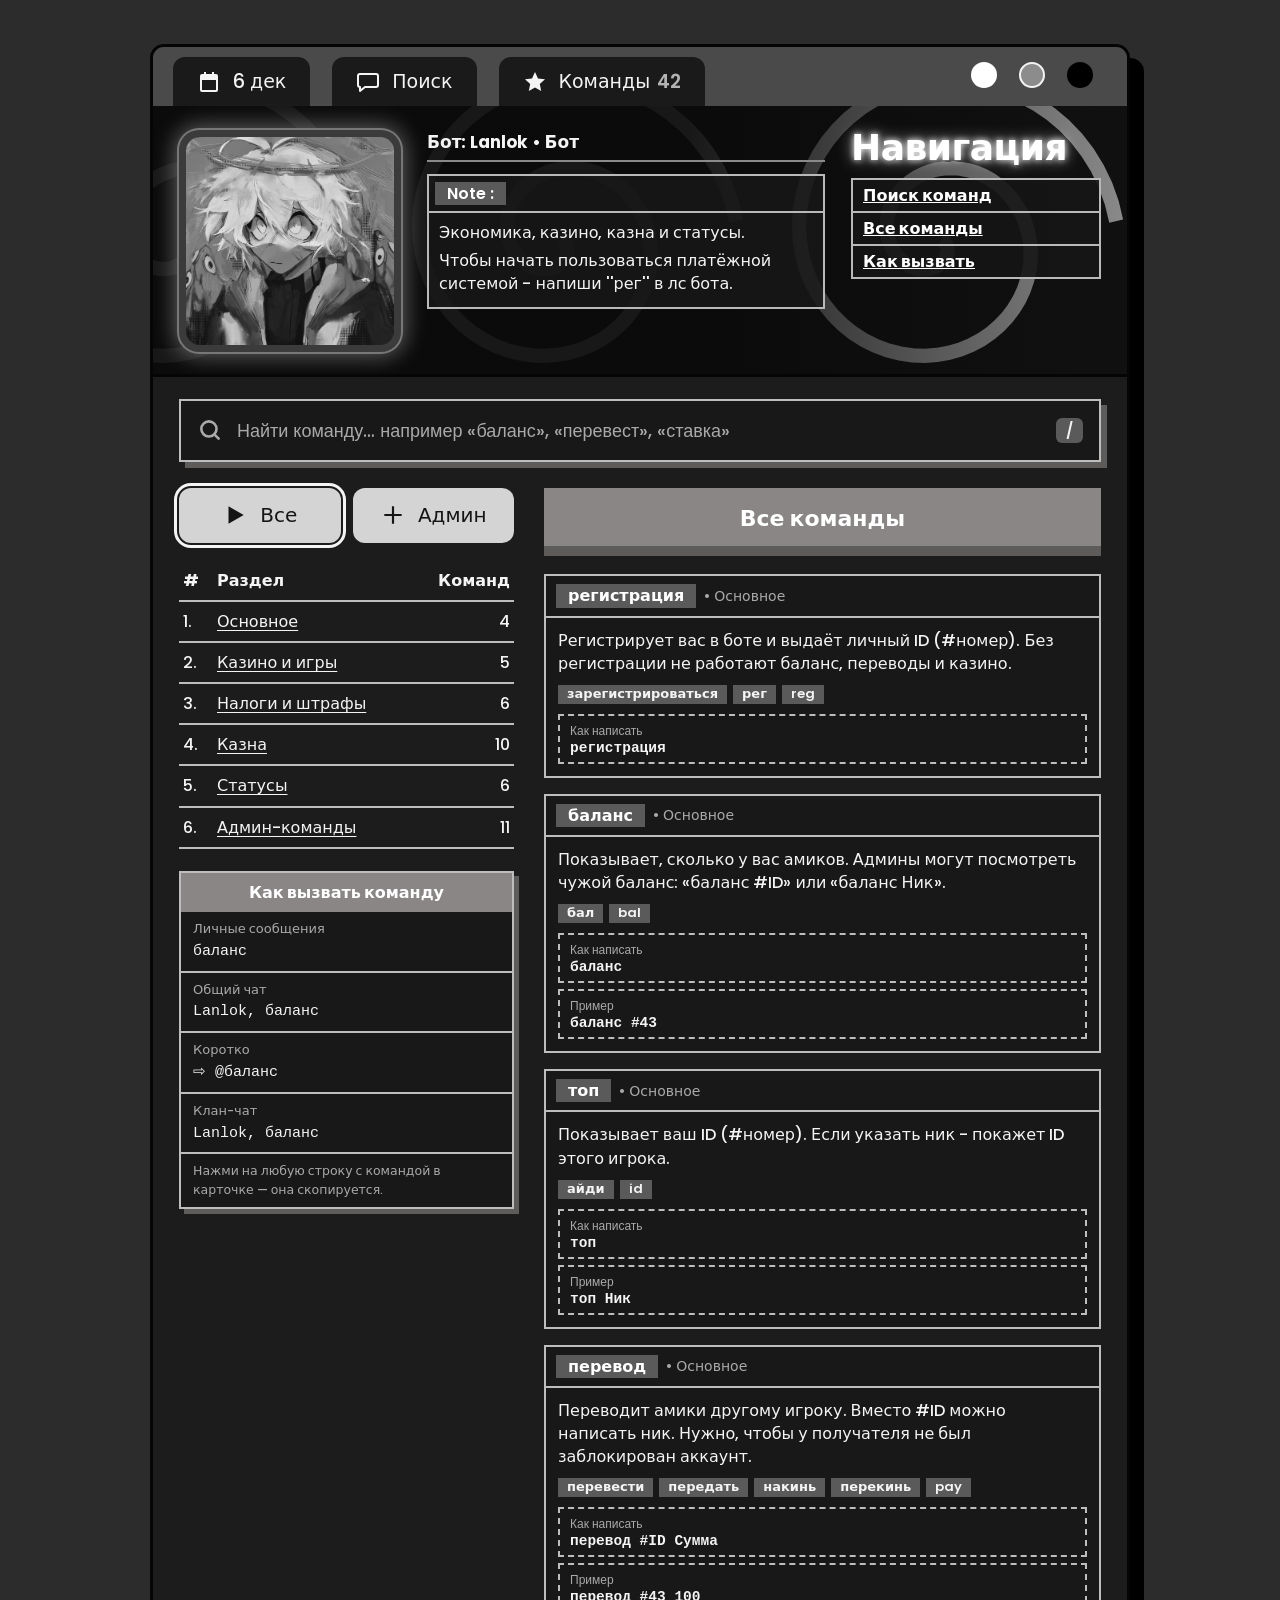
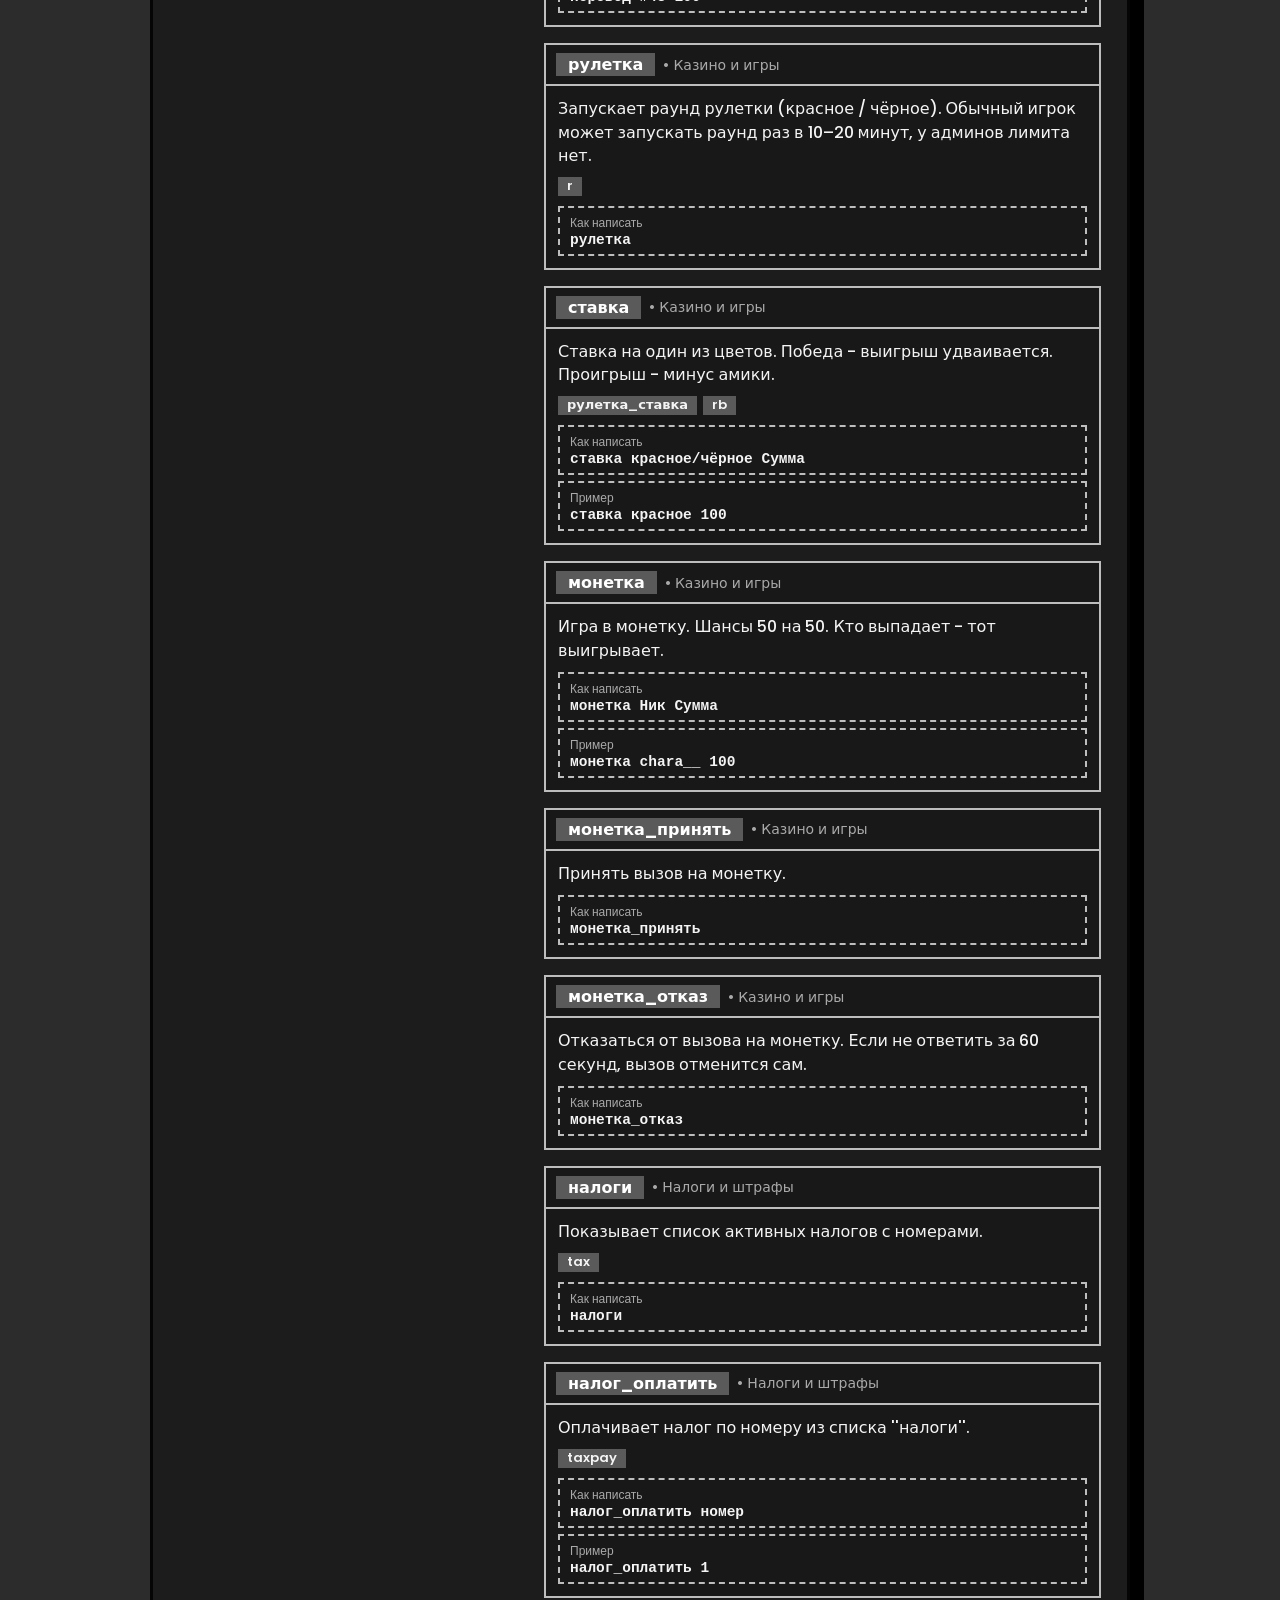
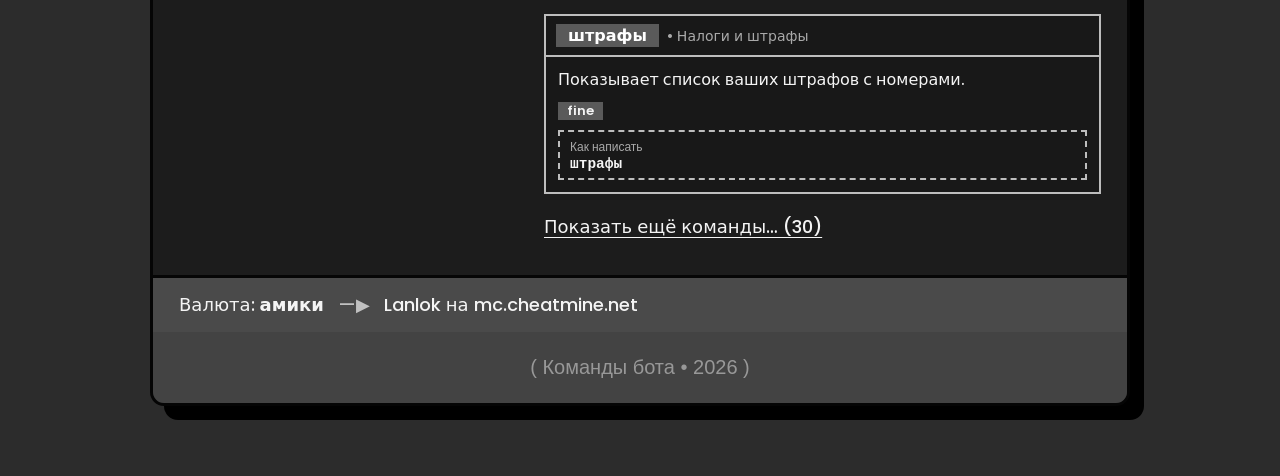
==== index.html @ e1eaeec3 "Add files via upload" ====
<!DOCTYPE html>
<html lang="ru" data-theme="graphite">
<head>
  <meta charset="utf-8">
  <meta name="viewport" content="width=device-width, initial-scale=1">
  <title>Lanlok — команды бота</title>
  <meta name="description" content="Список команд Minecraft-бота Lanlok с поиском по похожим словам.">
  <link rel="icon" href="avatar.svg" type="image/svg+xml">
  <link rel="preconnect" href="https://fonts.googleapis.com">
  <link rel="preconnect" href="https://fonts.gstatic.com" crossorigin>
  <link href="https://fonts.googleapis.com/css2?family=Poppins:wght@400;500;600;700&display=swap" rel="stylesheet">
  <link rel="stylesheet" href="style.css">
  <style>
    /* заголовок «Навигация» чуть меньше, чтобы влез в колонку */
    .links h2.nav-title { font-size: 36px; letter-spacing: -.5px; margin-bottom: 12px; }

    /* красная подсветка раздела, куда перешли по ссылке */
    .flash {
      position: relative;
      outline: 3px solid #ff2b2b;
      outline-offset: 6px;
      border-radius: 4px;
      animation: flashRed 2.6s ease-out both;
    }
    .searchzone.flash { outline-offset: -8px; }
    @keyframes flashRed {
      0%, 55% { outline-color: #ff2b2b; box-shadow: 0 0 22px 4px rgba(255,43,43,.55); }
      100%    { outline-color: rgba(255,43,43,0); box-shadow: 0 0 0 0 rgba(255,43,43,0); }
    }
    @media (prefers-reduced-motion: reduce) {
      .flash { animation: none !important; box-shadow: 0 0 22px 4px rgba(255,43,43,.55); }
    }
  </style>
</head>
<body>

<main class="window" id="top">

  <!-- верхняя панель с вкладками и переключателем темы -->
  <nav class="bar">
    <div class="tabs">
      <a class="tab" href="#top">
        <svg viewBox="0 0 24 24" aria-hidden="true"><path d="M7 2v2H5a2 2 0 0 0-2 2v14a2 2 0 0 0 2 2h14a2 2 0 0 0 2-2V6a2 2 0 0 0-2-2h-2V2h-2v2H9V2zm-2 8h14v10H5z"/></svg>
        <span id="tabDate">Сегодня</span>
      </a>
      <a class="tab" href="#search">
        <svg viewBox="0 0 24 24" aria-hidden="true"><path d="M4 4h16a2 2 0 0 1 2 2v9a2 2 0 0 1-2 2H9l-5 4v-4a2 2 0 0 1-2-2V6a2 2 0 0 1 2-2z" fill="none" stroke="currentColor" stroke-width="2" stroke-linejoin="round"/></svg>
        <span>Поиск</span>
      </a>
      <a class="tab" href="#commands">
        <svg viewBox="0 0 24 24" aria-hidden="true"><path d="m12 2 3 6.5 7 .8-5.2 4.8 1.4 7L12 17.600 5.800 21.100l1.400-7L2 9.300l7-.8z"/></svg>
        <span>Команды <b id="tabCount"></b></span>
      </a>
    </div>
    <div class="dots" role="group" aria-label="Тема оформления">
      <button class="dot" data-theme="light"    title="Светлая"  aria-label="Светлая тема"></button>
      <button class="dot" data-theme="graphite" title="Графит"   aria-label="Графитовая тема"></button>
      <button class="dot" data-theme="ink"      title="Чёрная"   aria-label="Чёрная тема"></button>
    </div>
  </nav>

  <!-- профиль бота -->
  <header class="profile">
    <div class="avatar"><img id="avatar" src="avatar.png" alt="Аватар бота" onerror="this.onerror=null;this.src='avatar.svg'"></div>

    <div class="about">
      <p class="line"><b id="botUser"></b> • <span id="botOnline">Minecraft-бот</span></p>
      <div class="note">
        <div class="note-h"><span class="tag">Note :</span></div>
        <div class="note-b" id="botNote"></div>
      </div>
    </div>

    <aside class="links">
      <h2 class="glow nav-title">Навигация</h2>
      <ul>
        <li><a href="#search">Поиск команд</a></li>
        <li><a href="#commands">Все команды</a></li>
        <li><a href="#howto">Как вызвать</a></li>
      </ul>
    </aside>
    <a id="ghLink" href="#" hidden aria-hidden="true" tabindex="-1"></a>
  </header>

  <!-- поиск -->
  <section class="searchzone" id="search">
    <label class="searchbox">
      <svg viewBox="0 0 24 24" aria-hidden="true"><circle cx="11" cy="11" r="7" fill="none" stroke="currentColor" stroke-width="2.400"/><path d="m20 20-3.800-3.800" stroke="currentColor" stroke-width="2.400" stroke-linecap="round"/></svg>
      <input id="q" type="search" autocomplete="off" spellcheck="false"
             placeholder="Найти команду… например «баланс», «перевест», «ставка»">
      <kbd id="kbd">/</kbd>
    </label>
    <p class="hint" id="hint"></p>
  </section>

  <!-- основное содержимое -->
  <div class="body">
    <aside class="side">
      <div class="btn-row">
        <button class="btn" id="btnAll"><svg viewBox="0 0 24 24"><path d="M6 4v16l14-8z"/></svg>Все</button>
        <button class="btn" id="btnAdmin"><svg viewBox="0 0 24 24"><path d="M11 4h2v7h7v2h-7v7h-2v-7H4v-2h7z"/></svg>Админ</button>
      </div>

      <table class="tracks" id="cats">
        <thead><tr><th>#</th><th>Раздел</th><th class="r">Команд</th></tr></thead>
        <tbody></tbody>
      </table>

      <div class="howto" id="howto">
        <div class="howto-h">Как вызвать команду</div>
        <ul id="howList"></ul>
        <p>Нажми на любую строку с командой в карточке — она скопируется.</p>
      </div>
    </aside>

    <section class="feed" id="commands">
      <div class="feed-h"><span id="feedTitle">Все команды</span></div>
      <div id="list"></div>
      <a href="#" class="more" id="more" hidden>Показать ещё команды…</a>
    </section>
  </div>

  <footer class="activity">
    <span>Валюта: <b id="cur"></b></span>
    <span class="sep">—▶</span>
    <span id="srv"></span>
  </footer>
  <div class="made">( Команды бота • <span id="year"></span> )</div>
</main>

<div class="toast" id="toast" role="status" aria-live="polite">Скопировано</div>

<script src="commands.js"></script>
<script src="app.js"></script>
<script>
  // подсветка раздела при клике на ссылки навигации и вкладки
  (() => {
    let timer;
    document.addEventListener("click", e => {
      const a = e.target.closest('.links a[href^="#"], .tab[href^="#"]');
      if (!a) return;
      const id = a.getAttribute("href").slice(1);
      const target = id && id !== "top" && document.getElementById(id);
      if (!target) return;
      document.querySelectorAll(".flash").forEach(el => el.classList.remove("flash"));
      clearTimeout(timer);
      void target.offsetWidth;            // перезапуск анимации при повторном клике
      target.classList.add("flash");
      timer = setTimeout(() => target.classList.remove("flash"), 2700);
    });
  })();
</script>
</body>
</html>
---- style.css ----
/* ---------- Темы (три кружка в правом верхнем углу) ---------- */
:root, :root[data-theme="graphite"] {
  --page: #2c2c2c;
  --win: #1c1c1c;
  --bar: #4a4a4a;
  --pill: #1a1a1a;
  --card: #181818;
  --line: #bdbdbd;
  --text: #f4f4f4;
  --muted: #a9a9a9;
  --tag: #5a5a5a;
  --btn: #d4d4d4;
  --btn-text: #151515;
  --head: #8a8686;
  --head-text: #fff;
  --head-shade: #5e5b5b;
  --shadow: #000;
  --frame: #050505;
}
html[data-theme="light"] {
  --page: #d6d6d6;
  --win: #efefef;
  --bar: #b8b8b8;
  --pill: #f7f7f7;
  --card: #fafafa;
  --line: #3a3a3a;
  --text: #161616;
  --muted: #5e5e5e;
  --tag: #cfcfcf;
  --btn: #2a2a2a;
  --btn-text: #f1f1f1;
  --head: #9b9797;
  --head-text: #fff;
  --head-shade: #777;
  --shadow: #8a8a8a;
  --frame: #222;
}
html[data-theme="ink"] {
  --page: #0c0c0c;
  --win: #060606;
  --bar: #1c1c1c;
  --pill: #0d0d0d;
  --card: #0b0b0b;
  --line: #6a6a6a;
  --text: #ececec;
  --muted: #8c8c8c;
  --tag: #2c2c2c;
  --btn: #bcbcbc;
  --btn-text: #0a0a0a;
  --head: #3a3a3a;
  --head-text: #fff;
  --head-shade: #232323;
  --shadow: #1f1f1f;
  --frame: #000;
}

* { box-sizing: border-box; }
html { scroll-behavior: smooth; scroll-padding-top: 12px; }
body {
  margin: 0;
  padding: 44px 20px 70px;
  background: var(--page);
  color: var(--text);
  font-family: "Poppins", "Segoe UI", system-ui, sans-serif;
  font-weight: 500;
  line-height: 1.45;
  transition: background .25s;
}
a { color: inherit; }
button { font: inherit; color: inherit; cursor: pointer; }
svg { fill: currentColor; }

/* ---------- Окно ---------- */
.window {
  max-width: 980px;
  margin: 0 auto;
  background: var(--win);
  border: 3px solid var(--frame);
  border-radius: 14px;
  box-shadow: 14px 14px 0 var(--shadow);
  overflow: hidden;
}

/* ---------- Верхняя панель ---------- */
.bar {
  background: var(--bar);
  padding: 10px 20px 0;
  display: flex;
  justify-content: space-between;
  align-items: flex-end;
  gap: 12px;
}
.tabs { display: flex; gap: 22px; flex-wrap: wrap; }
.tab {
  display: flex; align-items: center; gap: 12px;
  background: var(--pill);
  color: var(--text);
  text-decoration: none;
  font-size: 19px;
  padding: 11px 24px 10px;
  border-radius: 12px 12px 0 0;
  transition: transform .15s, background .15s;
}
.tab:hover { transform: translateY(-3px); }
.tab svg { width: 24px; height: 24px; }
.tab b { font-weight: 600; opacity: .7; margin-left: 2px; }
.dots { display: flex; gap: 22px; padding: 0 14px 18px 0; }
.dot {
  width: 26px; height: 26px; border-radius: 50%;
  border: 2px solid transparent; padding: 0;
  transition: transform .15s, border-color .15s;
}
.dot:hover { transform: scale(1.15); }
.dot[data-theme="light"]    { background: #fff; }
.dot[data-theme="graphite"] { background: #8c8c8c; }
.dot[data-theme="ink"]      { background: #000; }
html[data-theme="graphite"] .dot[data-theme="graphite"],
html[data-theme="light"]    .dot[data-theme="light"],
html[data-theme="ink"]      .dot[data-theme="ink"] { border-color: var(--text); }

/* ---------- Профиль ---------- */
.profile {
  display: grid;
  grid-template-columns: auto 1fr 250px;
  gap: 26px;
  padding: 24px 26px 22px;
  border-bottom: 3px solid var(--frame);
  background:
    linear-gradient(90deg, rgba(10,10,10,.93) 0 55%, rgba(10,10,10,.35) 100%),
    url("spiral.svg") right center / 380px auto;
  color: #f4f4f4;
}
.avatar {
  width: 222px; height: 222px;
  border-radius: 20px;
  padding: 7px;
  background: #3b3b3b;
  box-shadow: 0 0 0 2px #777, 0 0 22px 4px rgba(255,255,255,.35);
}
.avatar img {
  width: 100%; height: 100%; display: block;
  object-fit: cover; border-radius: 14px;
  filter: grayscale(1) contrast(1.05);
  background: #111;
}
.about { min-width: 0; }
.line {
  margin: 0 0 10px; font-size: 17px; font-weight: 700;
  border-bottom: 2px solid #8a8a8a; padding-bottom: 6px;
}
.line + .line { border-bottom: 0; padding-bottom: 0; }
.note { margin-top: 12px; border: 2px solid #b9b9b9; background: #181818cc; }
.note-h { padding: 6px; border-bottom: 2px solid #b9b9b9; }
.tag {
  display: inline-block; background: #5a5a5a; color: #fff;
  padding: 0 12px; font-weight: 600; font-size: 16px;
}
.note-b { padding: 8px 10px; font-size: 16px; }
.note-b p { margin: 0 0 4px; }

.links h2 {
  margin: 0 0 8px; font-size: 52px; font-weight: 700; letter-spacing: -1px; line-height: 1;
}
.glow { color: #fff; text-shadow: 0 0 6px #fff, 0 0 16px rgba(255,255,255,.7), 2px 2px 0 #000; }
.links ul { list-style: none; margin: 0; padding: 0; border: 2px solid #b9b9b9; background: #161616e6; }
.links li + li { border-top: 2px solid #b9b9b9; }
.links a {
  display: block; padding: 4px 10px; font-weight: 700; font-size: 16px;
  color: #fff; text-decoration: underline; transition: background .15s;
}
.links a:hover { background: #fff; color: #000; text-decoration: none; }

/* ---------- Поиск ---------- */
.searchzone { padding: 22px 26px 8px; }
.searchbox {
  display: flex; align-items: center; gap: 14px;
  background: var(--card);
  border: 2px solid var(--line);
  padding: 0 16px;
  box-shadow: 6px 6px 0 var(--head-shade);
  transition: box-shadow .15s, transform .15s;
}
.searchbox:focus-within { box-shadow: 3px 3px 0 var(--head); transform: translate(3px, 3px); }
.searchbox svg { width: 26px; height: 26px; flex: none; color: var(--muted); fill: none; }
.searchbox input {
  flex: 1; min-width: 0;
  background: transparent; border: 0; outline: 0;
  color: var(--text); font: 600 18px "Poppins", sans-serif;
  padding: 16px 0;
}
.searchbox input::placeholder { color: var(--muted); font-weight: 500; }
.searchbox input::-webkit-search-cancel-button { filter: grayscale(1); cursor: pointer; }
kbd {
  background: var(--tag); color: var(--text);
  padding: 1px 10px; border-radius: 6px; font: 600 15px "Poppins", sans-serif;
}
.chips { display: flex; flex-wrap: wrap; gap: 10px; margin-top: 18px; }
.chip {
  background: var(--card); border: 2px solid var(--line); color: var(--text);
  padding: 4px 14px; font-size: 14px; font-weight: 600; border-radius: 0;
  transition: background .15s, color .15s;
}
.chip:hover { background: var(--tag); }
.chip.on { background: var(--btn); color: var(--btn-text); border-color: var(--btn); }
.hint { margin: 12px 0 0; color: var(--muted); font-size: 13.500px; }
.hint b { color: var(--text); }
.hint button {
  background: var(--tag); border: 0; padding: 0 8px; margin: 0 2px; font-weight: 600; text-decoration: underline;
}

/* ---------- Тело ---------- */
.body {
  display: grid; grid-template-columns: 335px 1fr; gap: 30px;
  padding: 18px 26px 34px; align-items: start;
}

.btn-row { display: flex; gap: 12px; margin-bottom: 20px; }
.btn {
  flex: 1; display: flex; align-items: center; justify-content: center; gap: 12px;
  background: var(--btn); color: var(--btn-text);
  border: 0; border-radius: 12px;
  padding: 13px 10px; font-size: 20px; font-weight: 500;
  transition: transform .12s, filter .12s;
}
.btn:hover { filter: brightness(1.12); transform: translateY(-2px); }
.btn.on { outline: 3px solid var(--text); outline-offset: 2px; }
.btn svg { width: 26px; height: 26px; }

.tracks { width: 100%; border-collapse: collapse; font-size: 16px; margin-bottom: 22px; }
.tracks th { text-align: left; font-weight: 700; padding: 6px 4px 8px; border-bottom: 2px solid var(--line); }
.tracks td { padding: 8px 4px; border-bottom: 2px solid var(--line); }
.tracks tr.cat { cursor: pointer; }
.tracks tr.cat:hover td { background: var(--tag); }
.tracks tr.cat.on td { background: var(--btn); color: var(--btn-text); }
.tracks .r { text-align: right; }
.tracks td:nth-child(2) { text-decoration: underline; text-underline-offset: 3px; }
.tracks td:first-child { width: 34px; }

.howto { border: 2px solid var(--line); background: var(--card); box-shadow: 5px 5px 0 var(--head-shade); }
.howto-h { background: var(--head); color: var(--head-text); font-weight: 700; padding: 8px 12px; text-align: center; }
.howto ul { list-style: none; margin: 0; padding: 0; }
.howto li { padding: 8px 12px; border-bottom: 2px solid var(--line); font-size: 13px; color: var(--muted); }
.howto li code { display: block; color: var(--text); font-size: 15px; margin-top: 2px; }
.howto p { margin: 0; padding: 8px 12px; font-size: 12.500px; color: var(--muted); }

/* ---------- Лента команд ---------- */
.feed-h {
  background: var(--head); color: var(--head-text);
  border-bottom: 10px solid var(--head-shade);
  padding: 15px 10px 12px; text-align: center; font-size: 22px; font-weight: 600;
  margin-bottom: 18px;
}
.cmd {
  border: 2px solid var(--line); background: var(--card);
  margin-bottom: 16px;
  animation: pop .28s ease both;
}
@keyframes pop { from { opacity: 0; transform: translateY(8px); } to { opacity: 1; transform: none; } }
.cmd-h {
  display: flex; flex-wrap: wrap; align-items: center; gap: 8px;
  padding: 8px 10px; border-bottom: 2px solid var(--line); font-size: 16px;
}
.cmd-h .tag { font-weight: 700; }
.cmd-h .meta { color: var(--muted); font-size: 14px; }
.badge {
  margin-left: auto; font-size: 12px; font-weight: 700;
  background: var(--btn); color: var(--btn-text); padding: 0 9px;
}
.cmd-b { padding: 11px 12px 12px; font-size: 16px; }
.cmd-b p { margin: 0 0 10px; }
.aliases { display: flex; flex-wrap: wrap; gap: 6px; margin: 0 0 10px; }
.aliases span { background: var(--tag); padding: 0 9px; font-size: 13px; font-weight: 600; }
.use {
  display: block; width: 100%; text-align: left;
  background: transparent; border: 2px dashed var(--line);
  padding: 6px 10px; margin-top: 6px;
  font: 600 14.500px ui-monospace, "SFMono-Regular", Menlo, Consolas, monospace;
  color: var(--text); transition: background .12s;
}
.use:hover { background: var(--tag); }
.use small { font: 500 12px "Poppins", sans-serif; color: var(--muted); display: block; }
mark { background: var(--btn); color: var(--btn-text); padding: 0 1px; }

.more { display: inline-block; margin-top: 4px; font-size: 18px; text-underline-offset: 4px; }
.empty { border: 2px solid var(--line); background: var(--card); padding: 26px 18px; text-align: center; }
.empty big { display: block; font-size: 26px; font-weight: 700; margin-bottom: 4px; }

/* ---------- Нижняя полоса ---------- */
.activity {
  display: flex; gap: 14px; flex-wrap: wrap; align-items: center;
  padding: 14px 26px; font-size: 18px;
  background: var(--bar); border-top: 3px solid var(--frame);
}
.activity .sep { opacity: .7; }
.made {
  padding: 24px; text-align: center; font: 500 20px Arial, sans-serif;
  color: var(--muted); background: var(--bar); filter: brightness(.9);
}

.toast {
  position: fixed; left: 50%; bottom: 26px; transform: translate(-50%, 30px);
  background: var(--btn); color: var(--btn-text); padding: 9px 20px; font-weight: 600;
  border-radius: 10px; opacity: 0; pointer-events: none; transition: .22s;
}
.toast.show { opacity: 1; transform: translate(-50%, 0); }

/* ---------- Адаптив ---------- */
@media (max-width: 860px) {
  body { padding: 18px 10px 50px; }
  .window { box-shadow: 7px 7px 0 var(--shadow); }
  .profile { grid-template-columns: 1fr; justify-items: start; }
  .links { width: 100%; }
  .body { grid-template-columns: 1fr; }
  .tabs { gap: 10px; }
  .tab { font-size: 15px; padding: 9px 12px 8px; gap: 8px; }
  .tab svg { width: 18px; height: 18px; }
  .dots { gap: 12px; padding-bottom: 12px; }
  .dot { width: 22px; height: 22px; }
  .avatar { width: 180px; height: 180px; }
  kbd { display: none; }
}
@media (prefers-reduced-motion: reduce) {
  * { animation: none !important; transition: none !important; scroll-behavior: auto !important; }
}

.hint:empty { display: none; }
.line { margin-bottom: 0; }
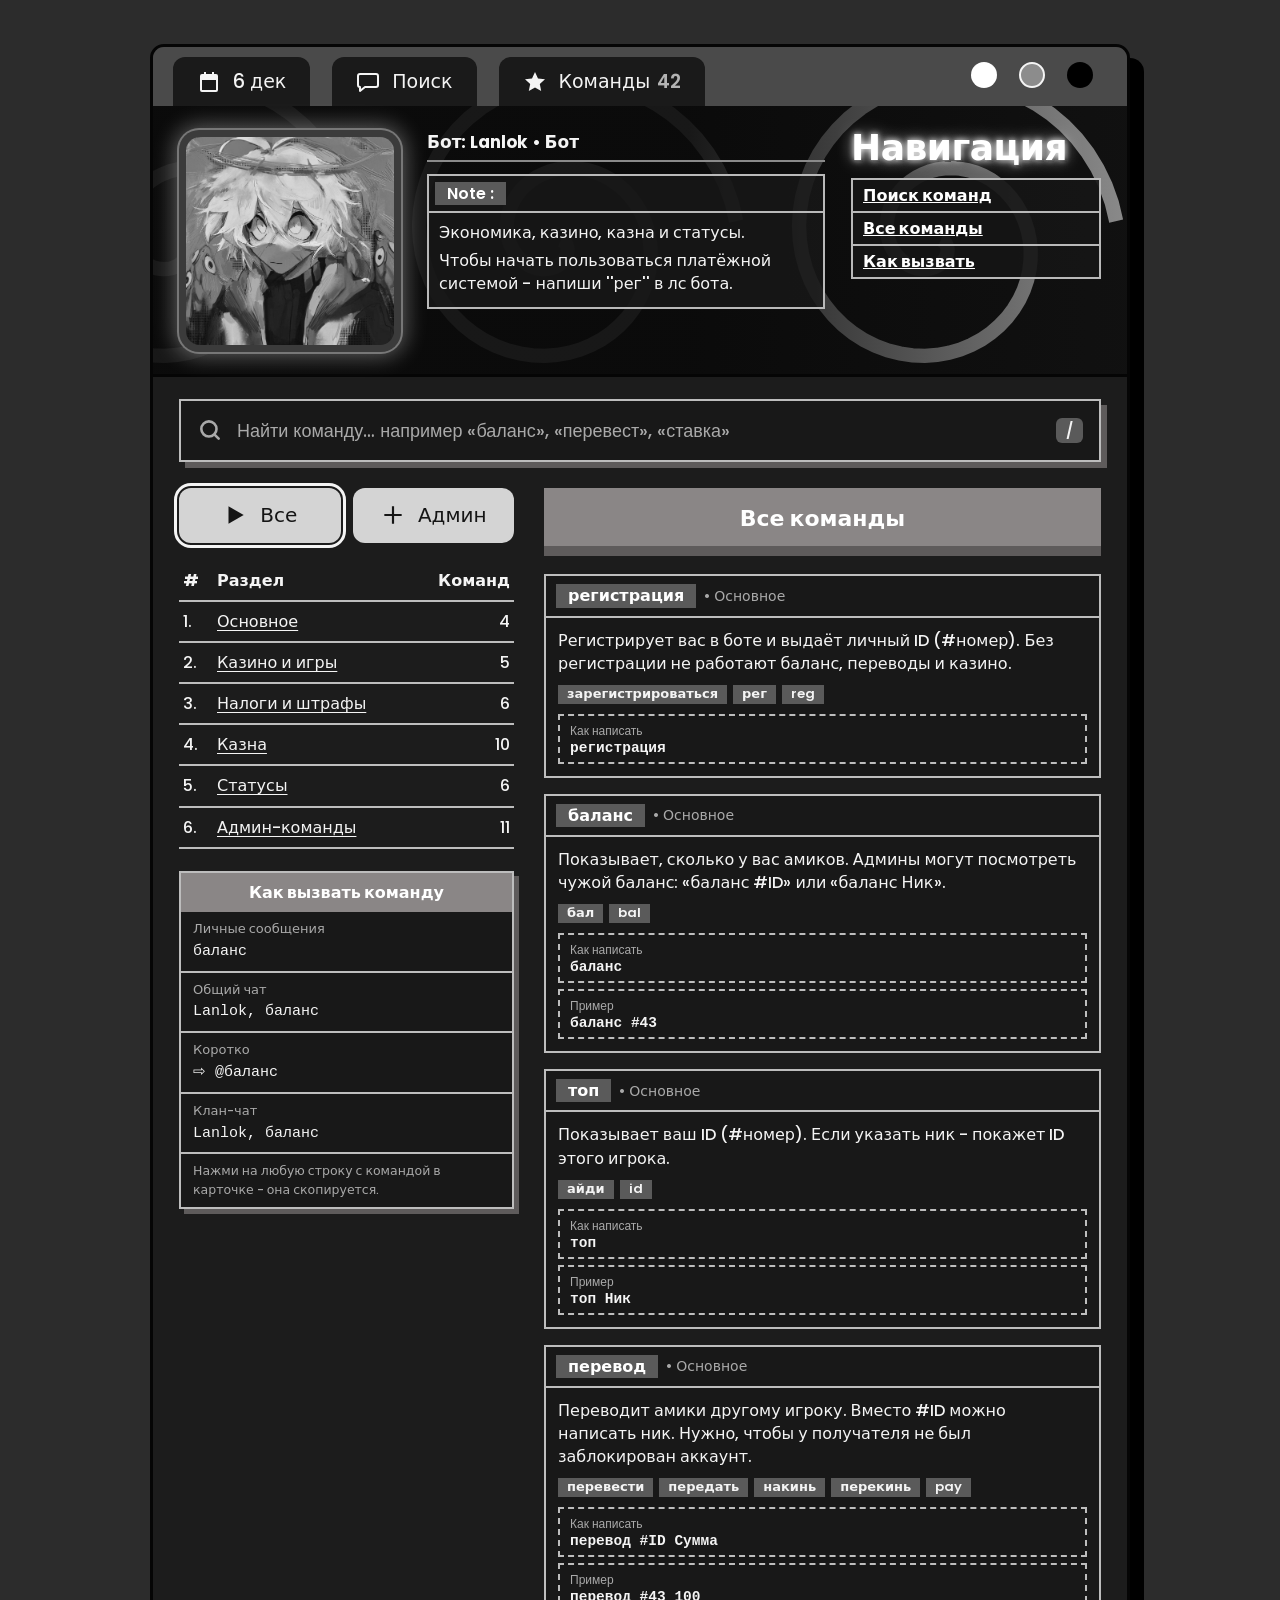
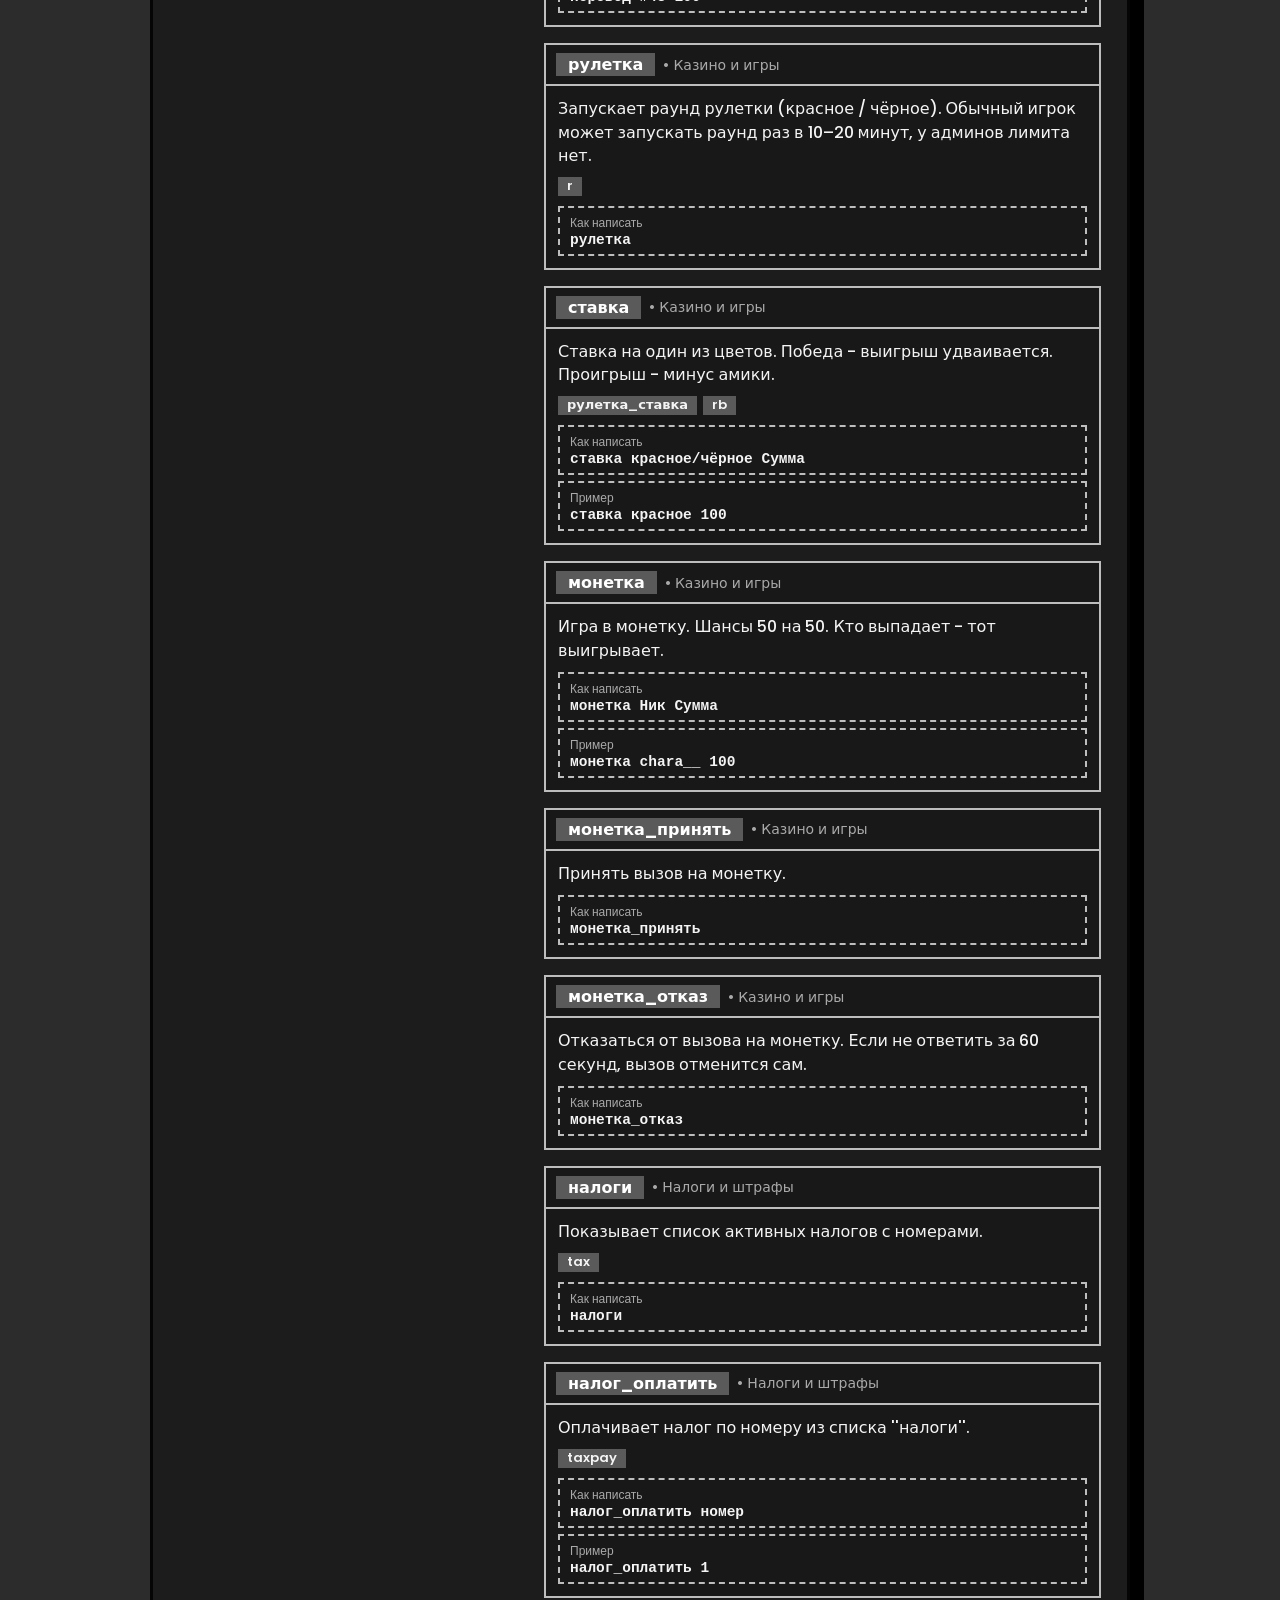
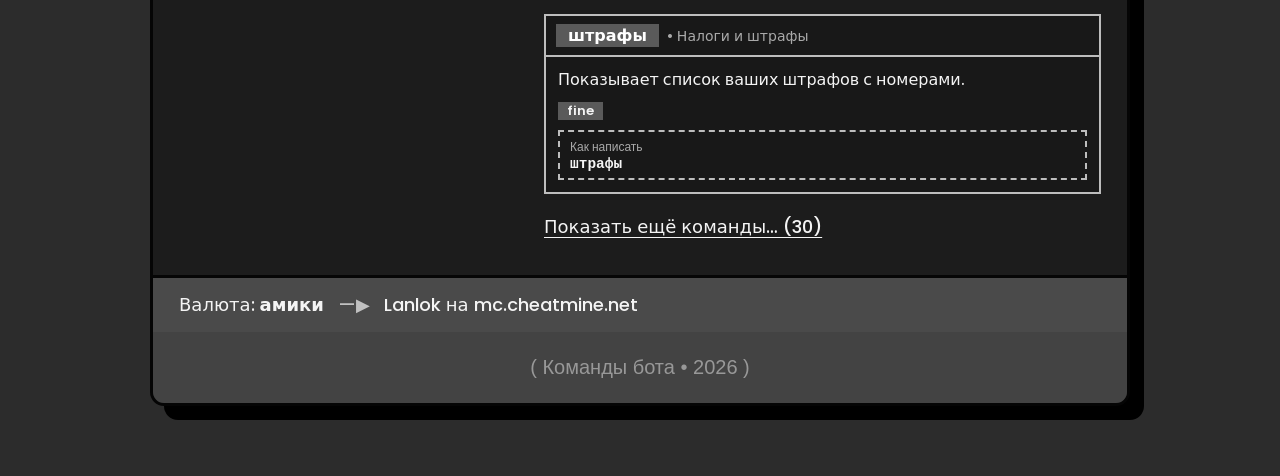
==== commit b8107e9d: "Update index.html" ====
--- a/index.html
+++ b/index.html
@@ -3,7 +3,7 @@
 <head>
   <meta charset="utf-8">
   <meta name="viewport" content="width=device-width, initial-scale=1">
-  <title>Lanlok — команды бота</title>
+  <title>Lanlok - команды бота</title>
   <meta name="description" content="Список команд Minecraft-бота Lanlok с поиском по похожим словам.">
   <link rel="icon" href="avatar.svg" type="image/svg+xml">
   <link rel="preconnect" href="https://fonts.googleapis.com">
@@ -109,7 +109,7 @@
       <div class="howto" id="howto">
         <div class="howto-h">Как вызвать команду</div>
         <ul id="howList"></ul>
-        <p>Нажми на любую строку с командой в карточке — она скопируется.</p>
+        <p>Нажми на любую строку с командой в карточке - она скопируется.</p>
       </div>
     </aside>
 
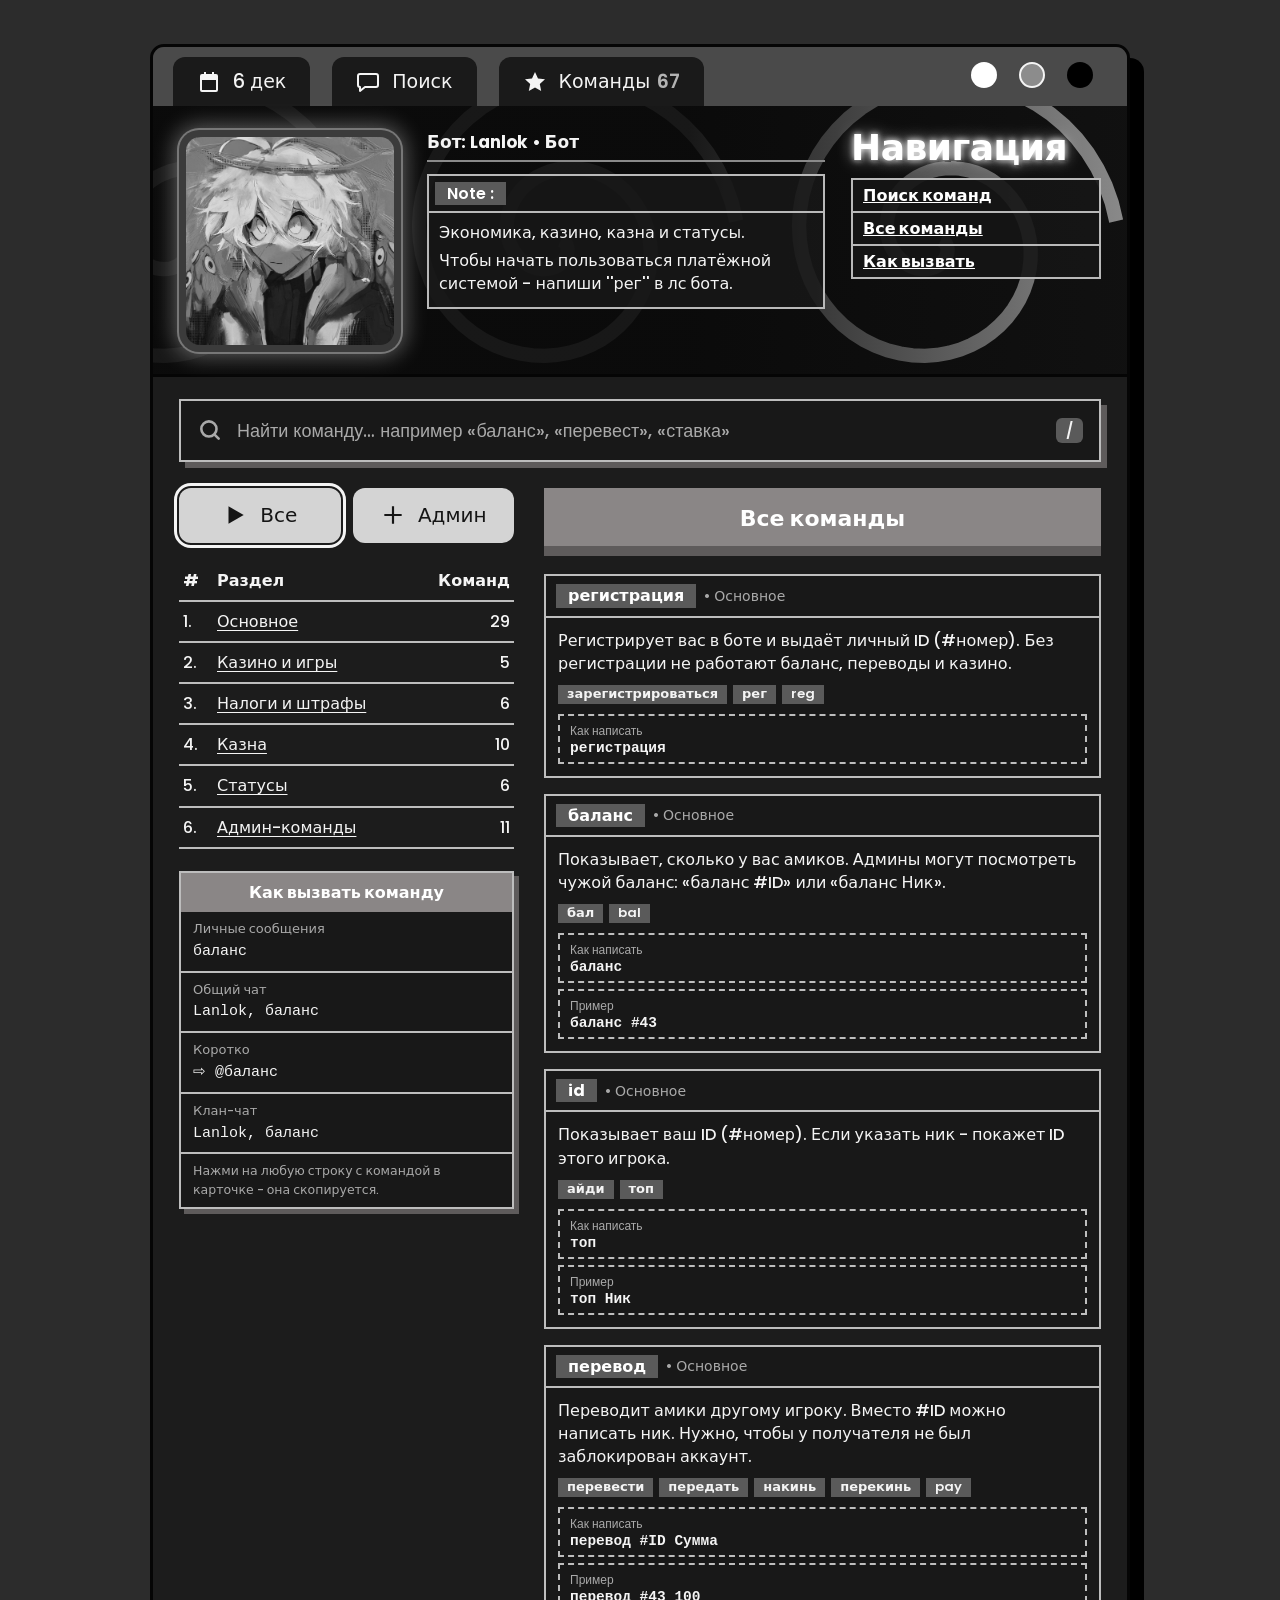
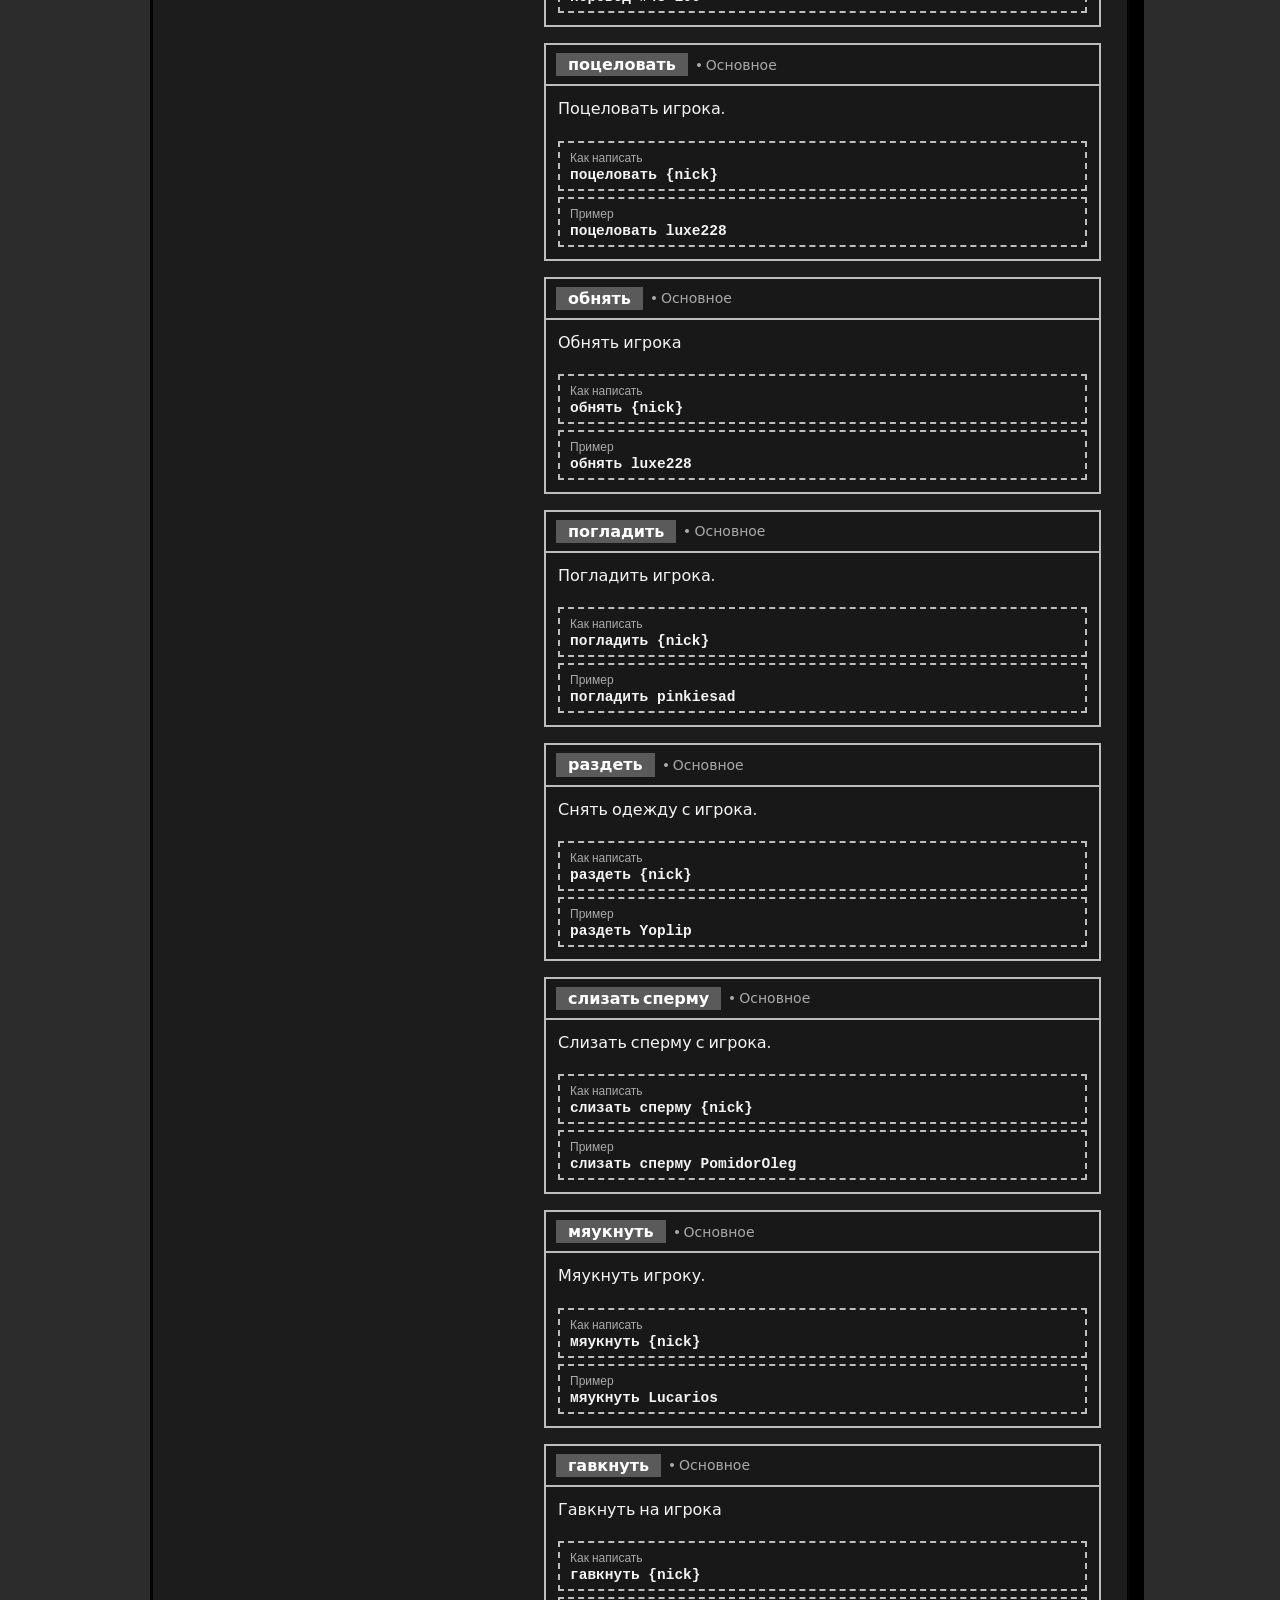
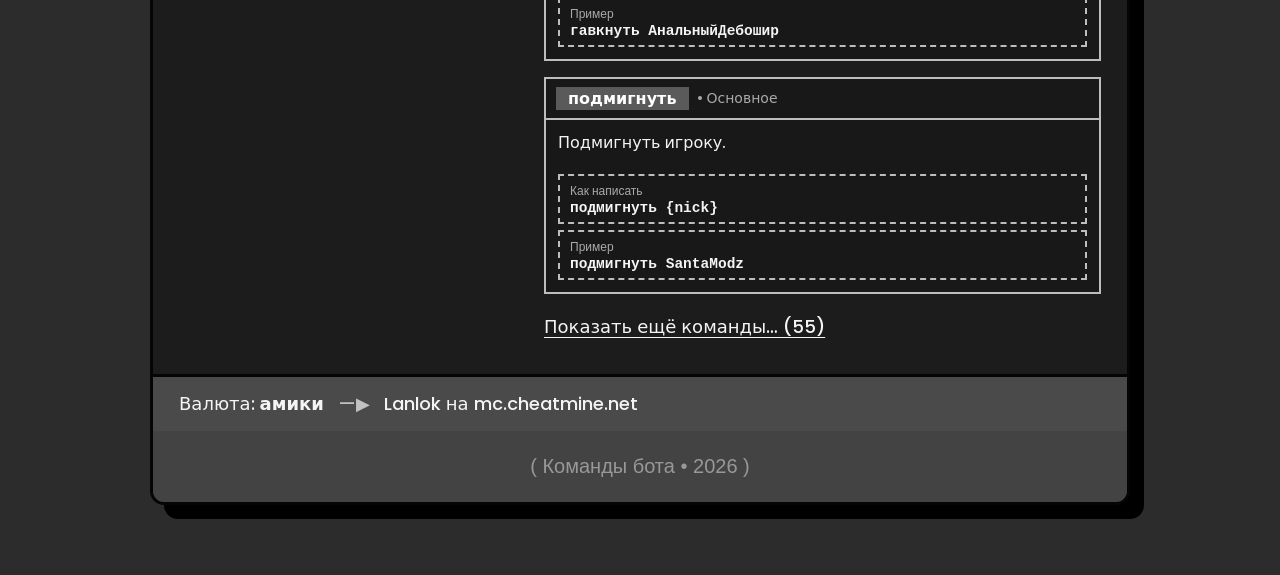
==== commit eeb6fcce: "Update index.html" ====
--- a/index.html
+++ b/index.html
@@ -4,17 +4,16 @@
   <meta charset="utf-8">
   <meta name="viewport" content="width=device-width, initial-scale=1">
   <title>Lanlok - команды бота</title>
-  <meta name="description" content="Список команд Minecraft-бота Lanlok с поиском по похожим словам.">
+  <meta name="description" content="Список команд Lanlok'a">
   <link rel="icon" href="avatar.svg" type="image/svg+xml">
   <link rel="preconnect" href="https://fonts.googleapis.com">
   <link rel="preconnect" href="https://fonts.gstatic.com" crossorigin>
   <link href="https://fonts.googleapis.com/css2?family=Poppins:wght@400;500;600;700&display=swap" rel="stylesheet">
   <link rel="stylesheet" href="style.css">
   <style>
-    /* заголовок «Навигация» чуть меньше, чтобы влез в колонку */
+
     .links h2.nav-title { font-size: 36px; letter-spacing: -.5px; margin-bottom: 12px; }
 
-    /* красная подсветка раздела, куда перешли по ссылке */
     .flash {
       position: relative;
       outline: 3px solid #ff2b2b;
@@ -36,7 +35,6 @@
 
 <main class="window" id="top">
 
-  <!-- верхняя панель с вкладками и переключателем темы -->
   <nav class="bar">
     <div class="tabs">
       <a class="tab" href="#top">
@@ -59,7 +57,6 @@
     </div>
   </nav>
 
-  <!-- профиль бота -->
   <header class="profile">
     <div class="avatar"><img id="avatar" src="avatar.png" alt="Аватар бота" onerror="this.onerror=null;this.src='avatar.svg'"></div>
 
@@ -82,7 +79,6 @@
     <a id="ghLink" href="#" hidden aria-hidden="true" tabindex="-1"></a>
   </header>
 
-  <!-- поиск -->
   <section class="searchzone" id="search">
     <label class="searchbox">
       <svg viewBox="0 0 24 24" aria-hidden="true"><circle cx="11" cy="11" r="7" fill="none" stroke="currentColor" stroke-width="2.400"/><path d="m20 20-3.800-3.800" stroke="currentColor" stroke-width="2.400" stroke-linecap="round"/></svg>
@@ -93,7 +89,6 @@
     <p class="hint" id="hint"></p>
   </section>
 
-  <!-- основное содержимое -->
   <div class="body">
     <aside class="side">
       <div class="btn-row">
@@ -133,7 +128,6 @@
 <script src="commands.js"></script>
 <script src="app.js"></script>
 <script>
-  // подсветка раздела при клике на ссылки навигации и вкладки
   (() => {
     let timer;
     document.addEventListener("click", e => {
@@ -144,7 +138,7 @@
       if (!target) return;
       document.querySelectorAll(".flash").forEach(el => el.classList.remove("flash"));
       clearTimeout(timer);
-      void target.offsetWidth;            // перезапуск анимации при повторном клике
+      void target.offsetWidth;            
       target.classList.add("flash");
       timer = setTimeout(() => target.classList.remove("flash"), 2700);
     });
